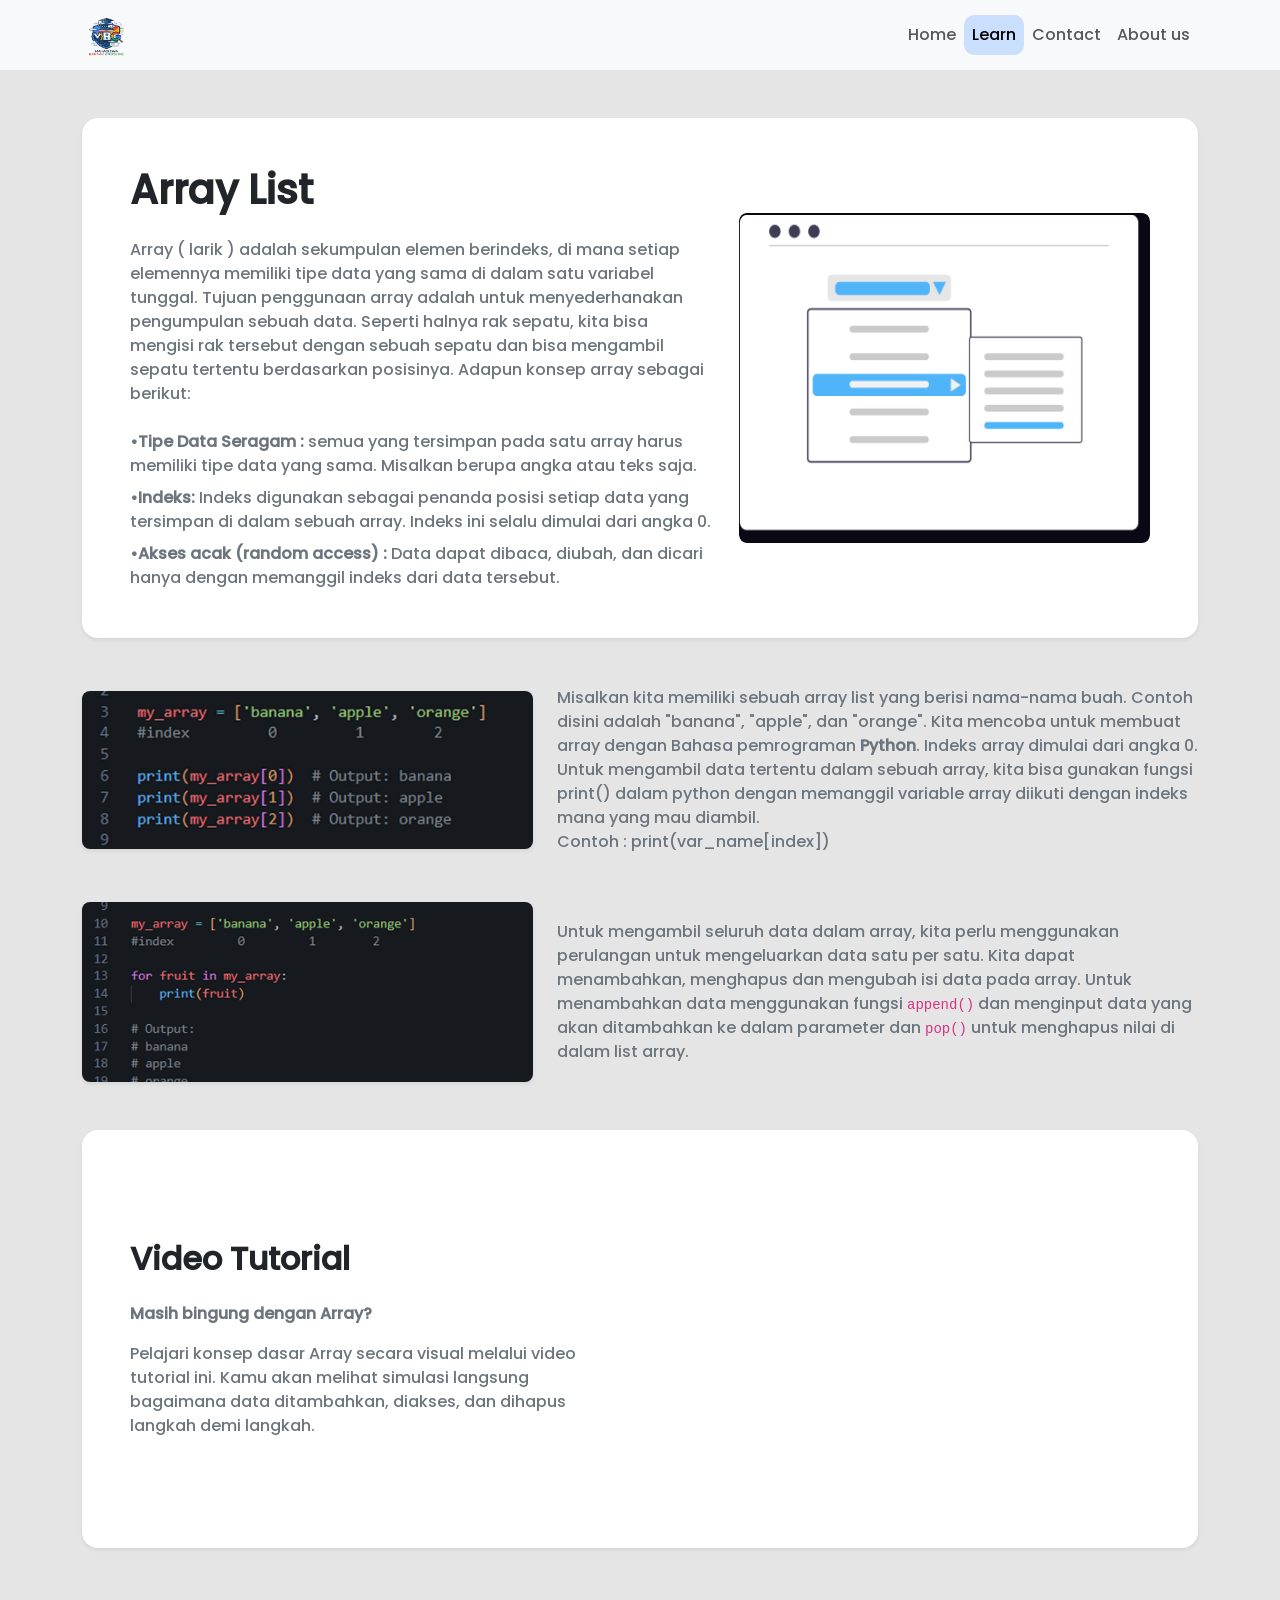
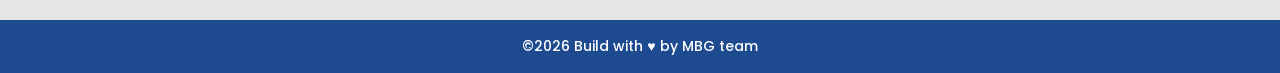
==== belajar-array.html @ 593cc951 "First Commit, Already Complete Project Tugas UAS Unsia - Web Programan 1" ====
<!doctype html>
<html lang="en">
  <head>
    <meta charset="utf-8">
    <meta name="viewport" content="width=device-width, initial-scale=1">
    <title>Belajar Array - Belajar Online Tanpa Pusing!</title>
    <link href="https://cdn.jsdelivr.net/npm/bootstrap@5.3.8/dist/css/bootstrap.min.css" rel="stylesheet" integrity="sha384-sRIl4kxILFvY47J16cr9ZwB07vP4J8+LH7qKQnuqkuIAvNWLzeN8tE5YBujZqJLB" crossorigin="anonymous">
    <link rel="stylesheet" href="https://cdn.jsdelivr.net/npm/bootstrap-icons@1.11.3/font/bootstrap-icons.min.css">
    <link rel="stylesheet" href="assets/css/custom.css">

  </head>
  <body>
    <!-- navbar -->
    <nav class="navbar navbar-expand-lg bg-body-tertiary" style="background-color: white;">
        <div class="container">
             <a class="navbar-brand" href="#">
                <img src="assets/gambar/Logo_MBG.png" alt="Bootstrap" width="50" height="44">
            </a>
            <button class="navbar-toggler" type="button" data-bs-toggle="collapse" data-bs-target="#navbarSupportedContent" aria-controls="navbarSupportedContent" aria-expanded="false" aria-label="Toggle navigation">
            <span class="navbar-toggler-icon"></span>
            </button>
            <div class="collapse navbar-collapse" id="navbarSupportedContent">
            <ul class="navbar-nav ms-auto mb-2 mb-lg-0">
                <li class="nav-item">
                    <a class="nav-link" aria-current="page" href="index.html">Home</a>
                </li>
                <li class="nav-item">
                     <a class="nav-link active" aria-current="page" href="learn.html">Learn</a>
                </li>
                <li class="nav-item">
                     <a class="nav-link" aria-current="page" href="#">Contact</a>
                </li>
                 <li class="nav-item">
                     <a class="nav-link" aria-current="page" href="#">About us</a>
                </li>
                        
                
            </ul>
           
            </div>
        </div>
    </nav>
    <!-- MAIN konten -->
    <main class="container py-5">

        <!-- KARTU 1: Array List Intro -->
        <div class="card border-0 shadow-sm rounded-4 p-4 p-md-5 mb-5 bg-white">
            <div class="row align-items-center g-4">
                <div class="col-lg-7">
                    <h1 class="fw-bold text-dark mb-4">Array List</h1>
                    <p class="text-secondary leading-relaxed mb-4">
                        Array ( larik ) adalah sekumpulan elemen berindeks, di mana setiap elemennya memiliki tipe data yang sama di dalam satu variabel tunggal. Tujuan penggunaan array adalah untuk menyederhanakan pengumpulan sebuah data. Seperti halnya rak sepatu, kita bisa mengisi rak tersebut dengan sebuah sepatu dan bisa mengambil sepatu tertentu berdasarkan posisinya. Adapun konsep array sebagai berikut:
                    </p>
                    <ul class="list-unstyled text-secondary mb-0">
                        <li class="mb-2"><strong>•Tipe Data Seragam :</strong> semua yang tersimpan pada satu array harus memiliki tipe data yang sama. Misalkan berupa angka atau teks saja.</li>
                        <li class="mb-2"><strong>•Indeks:</strong> Indeks digunakan sebagai penanda posisi setiap data yang tersimpan di dalam sebuah array. Indeks ini selalu dimulai dari angka 0.</li>
                        <li><strong>•Akses acak (random access) :</strong> Data dapat dibaca, diubah, dan dicari hanya dengan memanggil indeks dari data tersebut.</li>
                    </ul>
                </div>
                <div class="col-lg-5 text-center">                    
                    <img src="assets/gambar/ilustrasi.png" class="img-fluid rounded-3" alt="Ilustrasi">
                </div>
            </div>
        </div>

        <!-- SEKSI 2: Contoh Kode & Penjelasan -->
        <div class="d-flex flex-column gap-5 mb-5">
            
            <!-- Dummy Gambar Kode 1 -->
            <div class="row align-items-center g-4">
                <div class="col-lg-5">                   
                    <img src="assets/konten/array/image 1.png" class="img-fluid rounded-3 shadow-sm" alt="Code 1">
                </div>
                <div class="col-lg-7">
                    <p class="text-secondary leading-relaxed mb-0">
                        Misalkan kita memiliki sebuah array list yang berisi nama-nama buah. Contoh disini adalah "banana", "apple", dan "orange". Kita mencoba untuk membuat array dengan Bahasa pemrograman <strong>Python</strong>. Indeks array dimulai dari angka 0. Untuk mengambil data tertentu dalam sebuah array, kita bisa gunakan fungsi print() dalam python dengan memanggil variable array diikuti dengan indeks mana yang mau diambil.<br>
                        Contoh : print(var_name[index])
                    </p>
                </div>
            </div>

            <!-- Dummy Gambar Kode 2 -->
            <div class="row align-items-center g-4">
                <div class="col-lg-5">
                   <img src="assets/konten/array/image 2.png" class="img-fluid rounded-3 shadow-sm" alt="Code 2">
                </div>
                <div class="col-lg-7">
                    <p class="text-secondary leading-relaxed mb-0">
                        Untuk mengambil seluruh data dalam array, kita perlu menggunakan perulangan untuk mengeluarkan data satu per satu. Kita dapat menambahkan, menghapus dan mengubah isi data pada array. Untuk menambahkan data menggunakan fungsi <code>append()</code> dan menginput data yang akan ditambahkan ke dalam parameter dan <code>pop()</code> untuk menghapus nilai di dalam list array.
                    </p>
                </div>
            </div>

        </div>

        <!-- KARTU 3: Video Tutorial -->
        <div class="card border-0 shadow-sm rounded-4 p-4 p-md-5 bg-white">
            <div class="row align-items-center g-4">
                <div class="col-lg-6">
                    <h2 class="fw-bold text-dark mb-4">Video Tutorial</h2>
                    <p class="text-secondary fw-semibold mb-3">Masih bingung dengan Array?</p>
                    <p class="text-secondary leading-relaxed mb-0">
                        Pelajari konsep dasar Array secara visual melalui video tutorial ini. Kamu akan melihat simulasi langsung bagaimana data ditambahkan, diakses, dan dihapus langkah demi langkah.
                    </p>
                </div>
                <div class="col-lg-6">
                    <iframe
                        width="560"
                        height="315"
                        src="https://www.youtube.com/embed/4BrZI4T_Kak"
                        title="YouTube video player"
                        referrerpolicy="strict-origin-when-cross-origin"
                        allow="accelerometer; autoplay; clipboard-write; encrypted-media; gyroscope; picture-in-picture; web-share"
                        allowfullscreen>
                    </iframe>
                </div>
            </div>
        </div>

    </main> 
    <!-- bagian footer -->
    <footer class="text-white footer-bg text-center py-3 mt-4">
        <p class="mb-0 small">©2026 Build with ♥ by MBG team</p>
    </footer>


    <script src="https://cdn.jsdelivr.net/npm/bootstrap@5.3.8/dist/js/bootstrap.bundle.min.js" integrity="sha384-FKyoEForCGlyvwx9Hj09JcYn3nv7wiPVlz7YYwJrWVcXK/BmnVDxM+D2scQbITxI" crossorigin="anonymous"></script>
  </body>
</html>
---- assets/css/custom.css ----
/* 1. Definisikan font */
@font-face {
    font-family: 'Poppins'; /* Bebas beri nama */
    src: url('../../assets/font/Poppins-Medium.ttf');
}

/* 2. Terapkan font ke elemen */
body {
    font-family: 'Poppins', sans-serif;
}

body{
    background-color: #e2e2e2e2;
}

.active{
    background-color: #CADEFD;
    border-radius: 10px;
}

.kontak-title{
    text-align: center;
}

.tabel-bg{
    color:white !important;
    width: 30% !important; 
    background-color: #4c73bf !important;
}

.btn-warna{
    background-color: #4c73bf;
}

.btn-warna:hover{
    background-color: #2f487b;
}



.footer-bg{
    background-color: #1e4b8f;
}
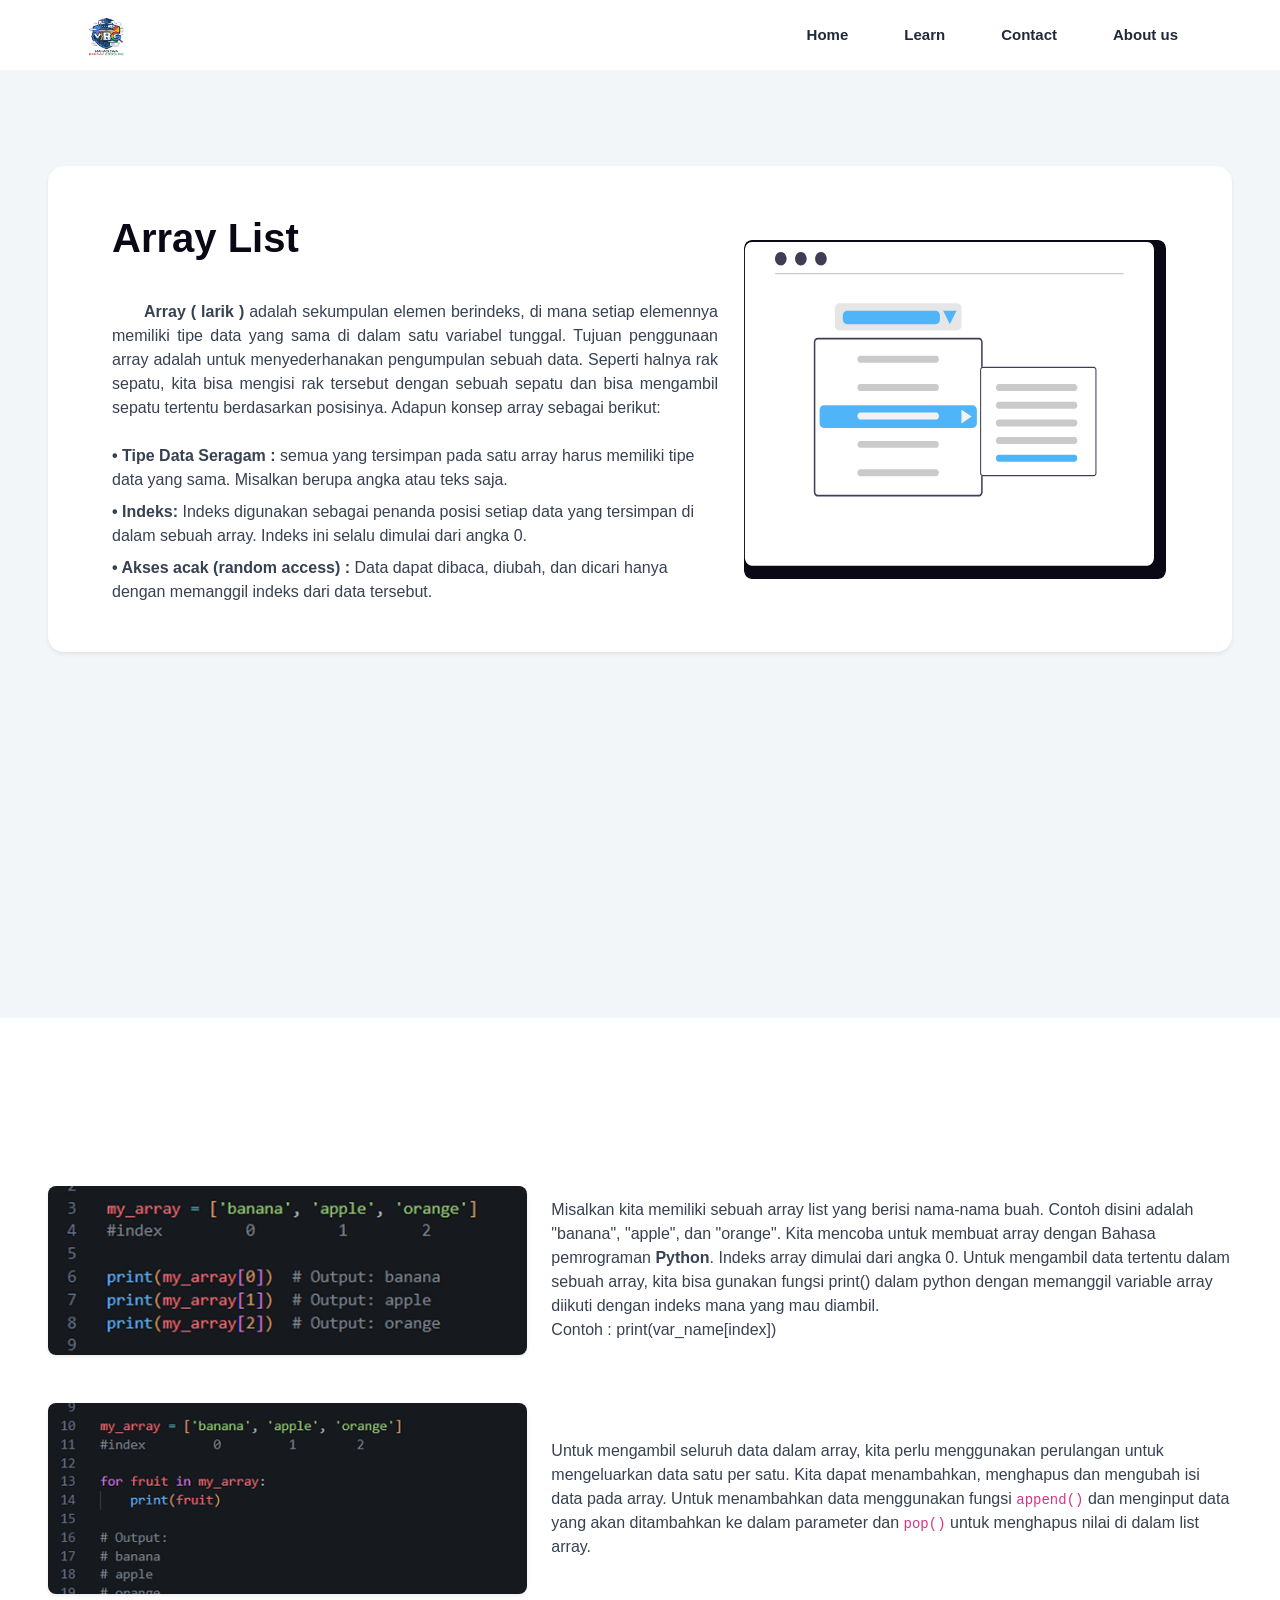
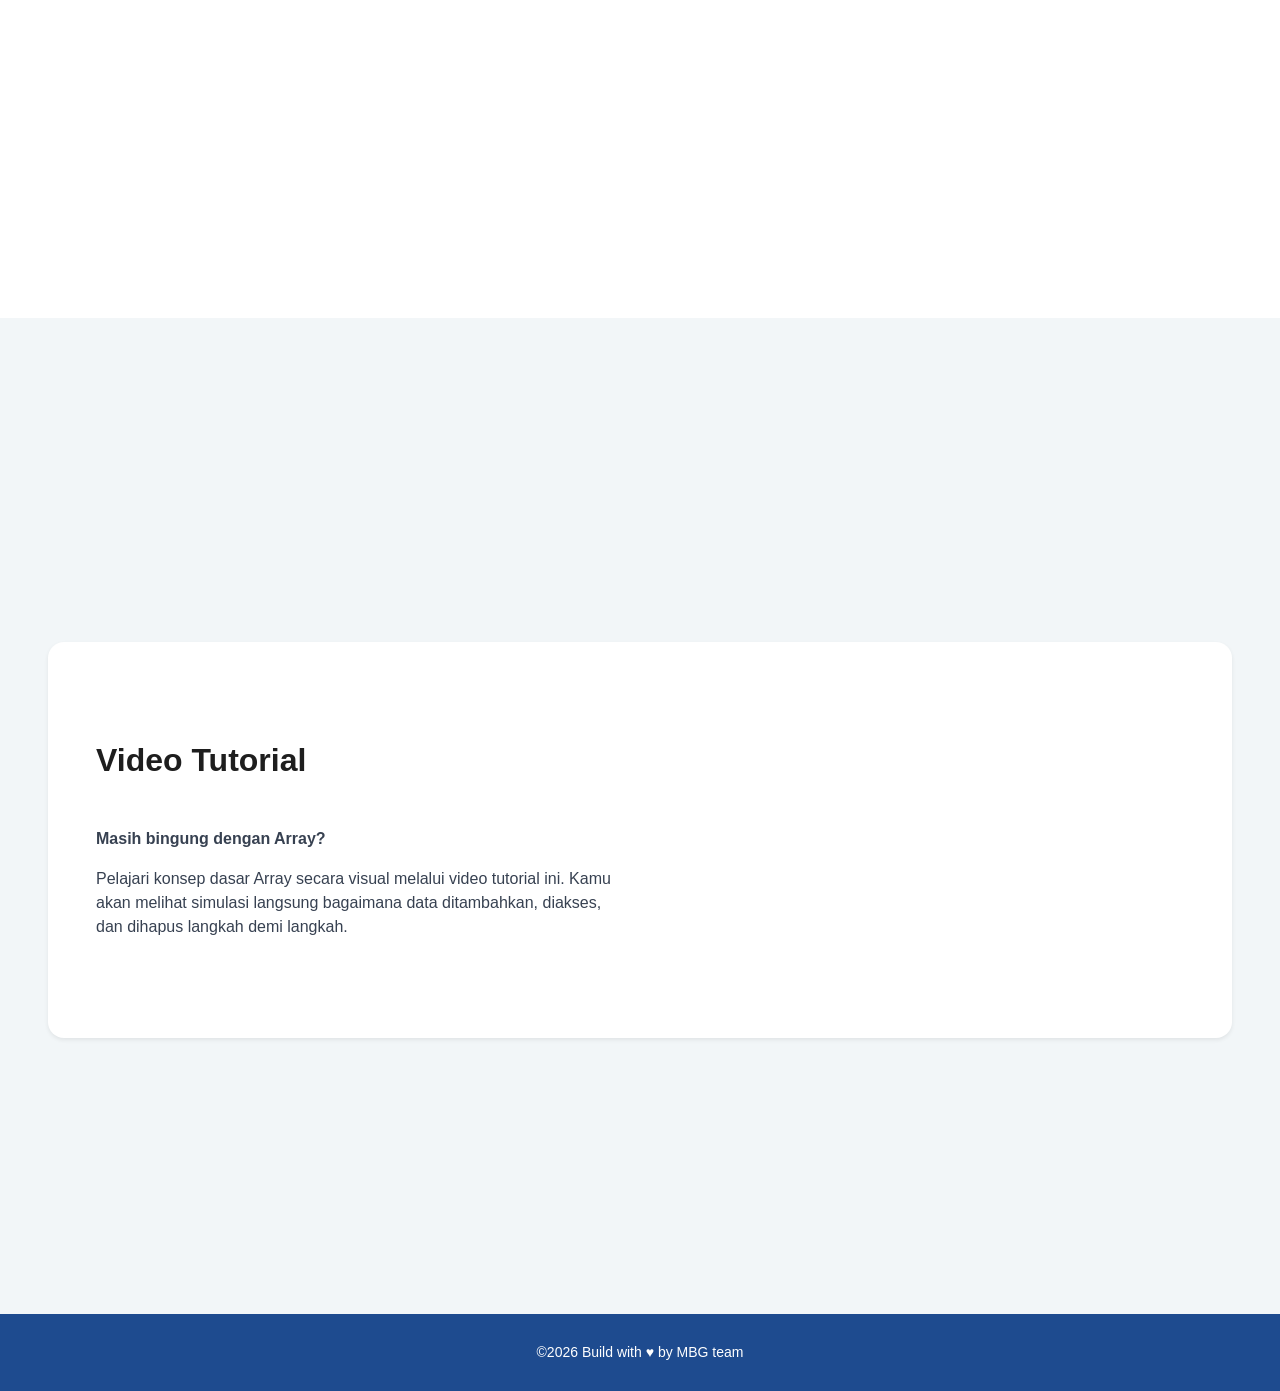
==== commit fcb49ab7: "Update UI" ====
--- a/belajar-array.html
+++ b/belajar-array.html
@@ -10,118 +10,133 @@
 
   </head>
   <body>
-    <!-- navbar -->
-    <nav class="navbar navbar-expand-lg bg-body-tertiary" style="background-color: white;">
-        <div class="container">
-             <a class="navbar-brand" href="#">
-                <img src="assets/gambar/Logo_MBG.png" alt="Bootstrap" width="50" height="44">
-            </a>
-            <button class="navbar-toggler" type="button" data-bs-toggle="collapse" data-bs-target="#navbarSupportedContent" aria-controls="navbarSupportedContent" aria-expanded="false" aria-label="Toggle navigation">
-            <span class="navbar-toggler-icon"></span>
-            </button>
-            <div class="collapse navbar-collapse" id="navbarSupportedContent">
-            <ul class="navbar-nav ms-auto mb-2 mb-lg-0">
-                <li class="nav-item">
-                    <a class="nav-link" aria-current="page" href="index.html">Home</a>
-                </li>
-                <li class="nav-item">
-                     <a class="nav-link active" aria-current="page" href="learn.html">Learn</a>
-                </li>
-                <li class="nav-item">
-                     <a class="nav-link" aria-current="page" href="#">Contact</a>
-                </li>
-                 <li class="nav-item">
-                     <a class="nav-link" aria-current="page" href="#">About us</a>
-                </li>
-                        
-                
-            </ul>
-           
-            </div>
-        </div>
-    </nav>
-    <!-- MAIN konten -->
-    <main class="container py-5">
 
-        <!-- KARTU 1: Array List Intro -->
-        <div class="card border-0 shadow-sm rounded-4 p-4 p-md-5 mb-5 bg-white">
-            <div class="row align-items-center g-4">
-                <div class="col-lg-7">
-                    <h1 class="fw-bold text-dark mb-4">Array List</h1>
-                    <p class="text-secondary leading-relaxed mb-4">
-                        Array ( larik ) adalah sekumpulan elemen berindeks, di mana setiap elemennya memiliki tipe data yang sama di dalam satu variabel tunggal. Tujuan penggunaan array adalah untuk menyederhanakan pengumpulan sebuah data. Seperti halnya rak sepatu, kita bisa mengisi rak tersebut dengan sebuah sepatu dan bisa mengambil sepatu tertentu berdasarkan posisinya. Adapun konsep array sebagai berikut:
-                    </p>
-                    <ul class="list-unstyled text-secondary mb-0">
-                        <li class="mb-2"><strong>•Tipe Data Seragam :</strong> semua yang tersimpan pada satu array harus memiliki tipe data yang sama. Misalkan berupa angka atau teks saja.</li>
-                        <li class="mb-2"><strong>•Indeks:</strong> Indeks digunakan sebagai penanda posisi setiap data yang tersimpan di dalam sebuah array. Indeks ini selalu dimulai dari angka 0.</li>
-                        <li><strong>•Akses acak (random access) :</strong> Data dapat dibaca, diubah, dan dicari hanya dengan memanggil indeks dari data tersebut.</li>
+
+        <!-- NAVBAR -->
+        <nav class="navbar navbar-expand-lg bg-body-tertiary" style="background-color: white!important;">
+            <div class="container">
+                <a class="navbar-brand" href="#">
+                    <img src="assets/gambar/Logo_MBG.png" alt="Bootstrap" width="50" height="44">
+                </a>
+                <button class="navbar-toggler" type="button" data-bs-toggle="collapse"
+                    data-bs-target="#navbarSupportedContent" aria-controls="navbarSupportedContent" aria-expanded="false"
+                    aria-label="Toggle navigation">
+                    <span class="navbar-toggler-icon"></span>
+                </button>
+                <div class="collapse navbar-collapse" id="navbarSupportedContent">
+                    <ul class="navbar-nav gap-3 ms-auto mb-2 mb-lg-0">
+                        <li class="nav-item">
+                            <a class="nav-link" aria-current="page" href="index.html#home">Home</a>
+                        </li>
+                        <li class="nav-item">
+                            <a class="nav-link" aria-current="page" href="learn.html">Learn</a>
+                        </li>
+                        <li class="nav-item">
+                            <a class="nav-link" aria-current="page" href="index.html#kontak">Contact</a>
+                        </li>
+                        <li class="nav-item">
+                            <a class="nav-link" aria-current="page" href="index.html#about">About us</a>
+                        </li>
                     </ul>
                 </div>
-                <div class="col-lg-5 text-center">                    
-                    <img src="assets/gambar/ilustrasi.png" class="img-fluid rounded-3" alt="Ilustrasi">
+            </div>
+        </nav>
+
+
+
+
+    <!-- MAIN konten -->
+    <main>
+
+        <!-- Array List Intro -->
+        <div class="mt-5 py-5 mx-md-5 mx-2 min-vh-100" id="array-list">
+            <div class="card border-0 shadow-sm rounded-4 p-4 p-md-5 mb-5 bg-white">
+                <div class="row align-items-center g-4 px-3">
+                    <div class="col-lg-7">
+                        <h1 class="text-extra-bold text-darker mb-3">Array List</h1>
+                        <p class="text-gray leading-relaxed mb-4 indent">
+                            <strong>Array ( larik )</strong> adalah sekumpulan elemen berindeks, di mana setiap elemennya memiliki tipe data yang sama di dalam satu variabel tunggal. Tujuan penggunaan array adalah untuk menyederhanakan pengumpulan sebuah data. Seperti halnya rak sepatu, kita bisa mengisi rak tersebut dengan sebuah sepatu dan bisa mengambil sepatu tertentu berdasarkan posisinya. Adapun konsep array sebagai berikut:
+                        </p>
+                        <ul class="list-unstyled text-gray mb-0">
+                            <li class="mb-2"><strong>• Tipe Data Seragam :</strong> semua yang tersimpan pada satu array harus memiliki tipe data yang sama. Misalkan berupa angka atau teks saja.</li>
+                            <li class="mb-2"><strong>• Indeks:</strong> Indeks digunakan sebagai penanda posisi setiap data yang tersimpan di dalam sebuah array. Indeks ini selalu dimulai dari angka 0.</li>
+                            <li><strong>• Akses acak (random access) :</strong> Data dapat dibaca, diubah, dan dicari hanya dengan memanggil indeks dari data tersebut.</li>
+                        </ul>
+                    </div>
+                    <div class="col-lg-5 text-center">                    
+                        <img src="assets/gambar/ilustrasi.svg" class="img-fluid rounded-3" style="height: 339px;" alt="Ilustrasi">
+                    </div>
                 </div>
             </div>
         </div>
 
-        <!-- SEKSI 2: Contoh Kode & Penjelasan -->
-        <div class="d-flex flex-column gap-5 mb-5">
-            
-            <!-- Dummy Gambar Kode 1 -->
-            <div class="row align-items-center g-4">
-                <div class="col-lg-5">                   
-                    <img src="assets/konten/array/image 1.png" class="img-fluid rounded-3 shadow-sm" alt="Code 1">
+        <!-- Contoh Kode & Penjelasan -->
+        <div id="penjelasan-array" class="bg-white min-vh-100 py-5">
+            <div class="d-flex flex-column gap-4 mb-5 mx-5 my-5">
+                
+                <!-- Dummy Gambar Kode 1 -->
+                <div class="row align-items-center g-4 mt-5 mb-4">
+                    <div class="col-lg-5">                   
+                        <img src="assets/konten/array/image 1.png" class="img-fluid rounded-3 shadow-sm" alt="Code 1">
+                    </div>
+                    <div class="col-lg-7">
+                        <p class="text-gray leading-relaxed mb-0">
+                            Misalkan kita memiliki sebuah array list yang berisi nama-nama buah. Contoh disini adalah "banana", "apple", dan "orange". Kita mencoba untuk membuat array dengan Bahasa pemrograman <strong>Python</strong>. Indeks array dimulai dari angka 0. Untuk mengambil data tertentu dalam sebuah array, kita bisa gunakan fungsi print() dalam python dengan memanggil variable array diikuti dengan indeks mana yang mau diambil.<br>
+                            Contoh : print(var_name[index])
+                        </p>
+                    </div>
                 </div>
-                <div class="col-lg-7">
-                    <p class="text-secondary leading-relaxed mb-0">
-                        Misalkan kita memiliki sebuah array list yang berisi nama-nama buah. Contoh disini adalah "banana", "apple", dan "orange". Kita mencoba untuk membuat array dengan Bahasa pemrograman <strong>Python</strong>. Indeks array dimulai dari angka 0. Untuk mengambil data tertentu dalam sebuah array, kita bisa gunakan fungsi print() dalam python dengan memanggil variable array diikuti dengan indeks mana yang mau diambil.<br>
-                        Contoh : print(var_name[index])
-                    </p>
+    
+                <!-- Dummy Gambar Kode 2 -->
+                <div class="row align-items-center g-4 mt-5x">
+                    <div class="col-lg-5">
+                       <img src="assets/konten/array/image 2.png" class="img-fluid rounded-3 shadow-sm" alt="Code 2">
+                    </div>
+                    <div class="col-lg-7">
+                        <p class="text-gray leading-relaxed mb-0">
+                            Untuk mengambil seluruh data dalam array, kita perlu menggunakan perulangan untuk mengeluarkan data satu per satu. Kita dapat menambahkan, menghapus dan mengubah isi data pada array. Untuk menambahkan data menggunakan fungsi <code>append()</code> dan menginput data yang akan ditambahkan ke dalam parameter dan <code>pop()</code> untuk menghapus nilai di dalam list array.
+                        </p>
+                    </div>
                 </div>
             </div>
-
-            <!-- Dummy Gambar Kode 2 -->
-            <div class="row align-items-center g-4">
-                <div class="col-lg-5">
-                   <img src="assets/konten/array/image 2.png" class="img-fluid rounded-3 shadow-sm" alt="Code 2">
-                </div>
-                <div class="col-lg-7">
-                    <p class="text-secondary leading-relaxed mb-0">
-                        Untuk mengambil seluruh data dalam array, kita perlu menggunakan perulangan untuk mengeluarkan data satu per satu. Kita dapat menambahkan, menghapus dan mengubah isi data pada array. Untuk menambahkan data menggunakan fungsi <code>append()</code> dan menginput data yang akan ditambahkan ke dalam parameter dan <code>pop()</code> untuk menghapus nilai di dalam list array.
-                    </p>
-                </div>
-            </div>
-
         </div>
 
-        <!-- KARTU 3: Video Tutorial -->
-        <div class="card border-0 shadow-sm rounded-4 p-4 p-md-5 bg-white">
-            <div class="row align-items-center g-4">
-                <div class="col-lg-6">
-                    <h2 class="fw-bold text-dark mb-4">Video Tutorial</h2>
-                    <p class="text-secondary fw-semibold mb-3">Masih bingung dengan Array?</p>
-                    <p class="text-secondary leading-relaxed mb-0">
-                        Pelajari konsep dasar Array secara visual melalui video tutorial ini. Kamu akan melihat simulasi langsung bagaimana data ditambahkan, diakses, dan dihapus langkah demi langkah.
-                    </p>
-                </div>
-                <div class="col-lg-6">
-                    <iframe
-                        width="560"
-                        height="315"
-                        src="https://www.youtube.com/embed/4BrZI4T_Kak"
-                        title="YouTube video player"
-                        referrerpolicy="strict-origin-when-cross-origin"
-                        allow="accelerometer; autoplay; clipboard-write; encrypted-media; gyroscope; picture-in-picture; web-share"
-                        allowfullscreen>
-                    </iframe>
+        <!-- Video Tutorial -->
+        <div class="min-vh-100 m-2 m-md-5 d-flex justify-content-center align-items-center">
+
+            <div class="card border-0 shadow-sm rounded-4 p-5 p-md-5 bg-white mt-5">
+                <div class="row align-items-center g-4">
+                    <div class="col-lg-6">
+                        <h2 class="fw-bold text-dark mb-5">Video Tutorial</h2>
+                        <p class="text-gray fw-semibold mb-3">Masih bingung dengan Array?</p>
+                        <p class="text-gray leading-relaxed mb-0">
+                            Pelajari konsep dasar Array secara visual melalui video tutorial ini. Kamu akan melihat simulasi langsung bagaimana data ditambahkan, diakses, dan dihapus langkah demi langkah.
+                        </p>    
+                    </div>
+                    <div class="col-lg-6 ">
+                        <div class="ratio ratio-16x9">
+                            <iframe
+    
+                                src="https://www.youtube.com/embed/4BrZI4T_Kak"
+                                title="YouTube video player"
+                                referrerpolicy="strict-origin-when-cross-origin"
+                                allow="accelerometer; autoplay; clipboard-write; encrypted-media; gyroscope; picture-in-picture; web-share"
+                                allowfullscreen>
+                            </iframe>
+
+                        </div>
+                    </div>
                 </div>
             </div>
         </div>
 
     </main> 
-    <!-- bagian footer -->
-    <footer class="text-white footer-bg text-center py-3 mt-4">
-        <p class="mb-0 small">©2026 Build with ♥ by MBG team</p>
-    </footer>
+
+
+        <!-- bagian footer -->
+        <footer class="text-white mt-5 mt-lg-0 footer-bg text-center py-3 align-items-center d-flex justify-content-center">
+            <p class="mb-0 small">©2026 Build with ♥ by MBG team</p>
+        </footer>
 
 
     <script src="https://cdn.jsdelivr.net/npm/bootstrap@5.3.8/dist/js/bootstrap.bundle.min.js" integrity="sha384-FKyoEForCGlyvwx9Hj09JcYn3nv7wiPVlz7YYwJrWVcXK/BmnVDxM+D2scQbITxI" crossorigin="anonymous"></script>
--- a/assets/css/custom.css
+++ b/assets/css/custom.css
@@ -1,22 +1,226 @@
+* {
+    margin: 0;
+    padding: 0;
+    box-sizing: border-box;
+    /* overflow-x: hidden; */
+}
+
+
 /* 1. Definisikan font */
 @font-face {
-    font-family: 'Poppins'; /* Bebas beri nama */
+    font-family: 'Poppins'; Bebas beri nama
     src: url('../../assets/font/Poppins-Medium.ttf');
 }
 
 /* 2. Terapkan font ke elemen */
 body {
     font-family: 'Poppins', sans-serif;
-}
-
-body{
-    background-color: #e2e2e2e2;
-}
-
-.active{
+    background-color: #F2F6F8;
+}
+
+nav {
+    position: sticky!important;
+    top: 0;
+    z-index: 1000!important;
+}
+
+nav li a{
+    font-weight: bold!important;
+    color: #1F2937!important;
+    padding: 10px 20px!important;
+    font-size: 15px!important;
+}
+
+nav li:hover{
     background-color: #CADEFD;
     border-radius: 10px;
 }
+
+.text-dark {
+    color: #1E1E1E!important;
+}
+
+.text-darker {
+    color: #090814!important;
+}
+.font-15 {
+    font-size: 15px!important;
+}
+
+.text-gray {
+    color: #374151!important;
+}
+
+.text-small {
+    font-size: 15px!important;
+}
+
+.btn-submit {
+    background-color: #4D74BB;
+    font-size: 15px!important;
+    font-weight: 600!important;
+    latter-spacing: 5px!important;
+    width: 147px!important;
+    text-align: center!important;
+}
+
+.text-extra-bold {
+    font-weight: 800!important;
+    height: 40px!important;
+    overflow: hidden!important;
+}
+
+.btn-submit:hover {
+    background-color: #2d5296;
+}
+
+.indent {
+    text-indent: 2em!important;
+    text-align: justify!important;
+}
+
+#home {
+    min-height: 100vh!important;
+    padding: 0 45px!important;
+}
+
+#home .card-body .card-title{
+    height: 40px;
+    font-size: 30px!important;
+    font-weight: 800!important;
+    overflow: hidden;
+}
+
+
+
+#home .card-body .card-text{
+    font-size: 15px!important;
+    font-weight: 500!important;
+    width: 85%!important;
+}
+
+#reason {
+    background-color: #ffffff;
+    min-height: 100vh!important;
+    padding: 0 45px!important;
+}
+
+#reason h3 {
+    height: 40px;
+    font-size: 30px!important;
+    font-weight: 800!important;
+    overflow: hidden;
+}
+
+#reason p, #reason li {
+    color: #374151!important;
+    font-size: 20px!important;
+}
+
+#reason .content{
+    margin-left: 1rem!important;
+}
+
+#kontak {
+    min-height: 100vh!important;
+    /* padding: 0 45px!important; */
+    background-color: #F2F6F8;
+}
+
+#kontak h3 {
+    height: 40px;
+    font-size: 30px!important;
+    font-weight: 800!important;
+    overflow: hidden;
+}
+
+#kontak .form-contact  {
+    background-color: #EAEAEA;
+}
+
+#kontak .form-contact input::placeholder, #kontak .form-contact textarea::placeholder {
+    font-size: 15px!important;
+    color: rgba(95, 95, 95, 0.5)!important;
+}
+
+#kontak .form-contact input, #kontak .form-contact textarea {
+    background-color: #ffffff;
+    border: none;
+    border-radius: 0;
+    box-shadow: none;
+    font-size: 15px!important;
+    color: #5F5F5F!important;
+}
+
+#about {
+    min-height: 100vh!important;
+    padding: 0 45px!important;
+    background-color: #F2F6F8;
+}
+
+#about h2 {
+    font-size: 30px!important;
+    color: #1E1E1E!important;
+}
+
+#about .title-team{  
+    padding-top: 5rem!important;
+}
+
+#about .anggota-tim img{
+    max-width: 253px!important;
+    max-height: 253px!important;
+}
+
+#about .anggota-tim .identitas{
+    font-size: 12px!important;
+    font-weight: 500!important;
+}
+
+
+
+
+/* PAGE LEARN */
+#learn {
+    min-height: 100vh!important;
+    background-color: #F2F6F8;
+}
+
+#learn .paragrah-learn {
+    max-width: 563px!important;
+    text-indent: 2em;
+    text-align: justify;
+}
+
+#learn .btn-learn {
+    background-color: #4D74BB;
+    font-size: 15px!important;
+    font-weight: 600!important;
+    line-height: auto!important;
+    width: 187px!important;
+    text-align: center!important;
+}
+
+#learn .btn-learn:hover {
+    background-color: #2f487b;
+}
+
+#difference {
+    min-height: 100vh!important;
+    background-color: #fff;
+}
+
+#array-list h1, #stack-list h1 {
+    min-height: 70px!important;
+}
+
+
+
+.btn-start-now {
+    font-size: 15px!important;
+    font-weight: 600!important;
+}
+
 
 .kontak-title{
     text-align: center;
@@ -36,7 +240,9 @@
     background-color: #2f487b;
 }
 
-
+footer {
+    min-height: 77px;
+}
 
 .footer-bg{
     background-color: #1e4b8f;
